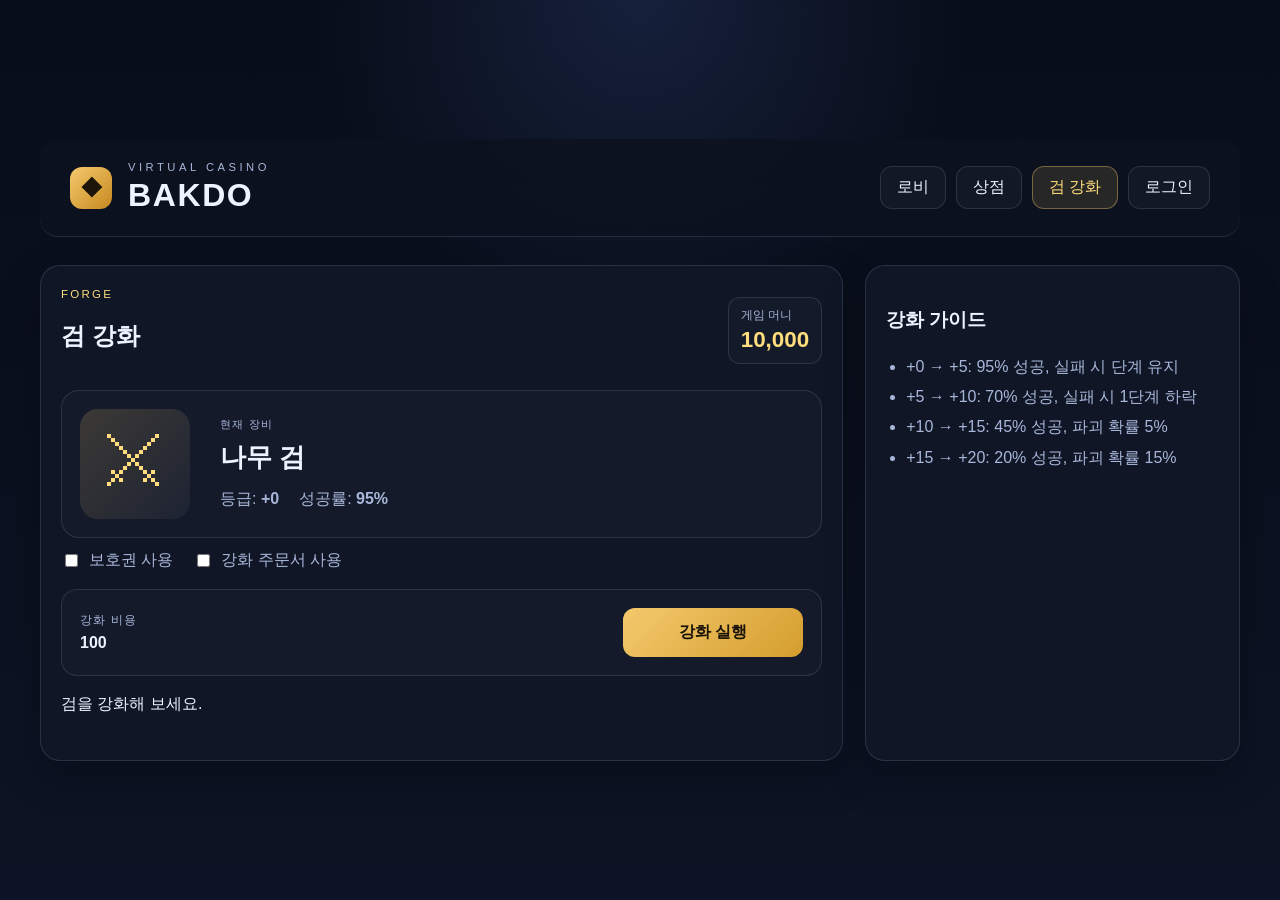
==== forge.html @ 13a9479f "기초 토대 만들기" ====
<!DOCTYPE html>
<html lang="ko">
  <head>
    <meta charset="UTF-8" />
    <meta name="viewport" content="width=device-width, initial-scale=1.0" />
    <title>검 강화 · BAKDO</title>
    <link rel="stylesheet" href="css/styles.css" />
  </head>
  <body>
    <div class="page-shell">
      <header class="topbar page-header">
        <div class="brand-wrap">
          <div class="brand-mark">◆</div>
          <div>
            <p class="brand-tag">VIRTUAL CASINO</p>
            <h1>BAKDO</h1>
          </div>
        </div>

        <nav class="page-links" aria-label="페이지 이동">
          <a href="index.html" class="secondary-btn">로비</a>
          <a href="shop.html" class="secondary-btn">상점</a>
          <a href="forge.html" class="secondary-btn active-link">검 강화</a>
          <a href="login.html" class="secondary-btn">로그인</a>
        </nav>
      </header>

      <main class="page-content forge-page">
        <section class="panel-block forge-panel">
          <div class="panel-header">
            <div>
              <p class="eyebrow">FORGE</p>
              <h2>검 강화</h2>
            </div>
            <div class="wallet-panel compact">
              <span>게임 머니</span>
              <strong id="wallet-balance">0</strong>
            </div>
          </div>

          <div class="forge-hero">
            <div class="sword-visual" aria-label="강화 검">⚔</div>
            <div class="sword-info">
              <p class="sword-kicker">현재 장비</p>
              <h3 id="sword-name">나무 검</h3>
              <div class="sword-meta">
                <span>등급: <strong id="sword-level">+0</strong></span>
                <span>성공률: <strong id="success-rate">95%</strong></span>
              </div>
            </div>
          </div>

          <div class="forge-controls">
            <label class="checkbox-row">
              <input id="protect-toggle" type="checkbox" />
              <span>보호권 사용</span>
            </label>

            <label class="checkbox-row">
              <input id="boost-toggle" type="checkbox" />
              <span>강화 주문서 사용</span>
            </label>
          </div>

          <div class="upgrade-box">
            <div>
              <span class="muted-label">강화 비용</span>
              <strong id="upgrade-cost">100</strong>
            </div>
            <button id="upgrade-btn" class="primary-btn">강화 실행</button>
          </div>

          <p id="forge-status" class="forge-status">검을 강화해 보세요.</p>
        </section>

        <aside class="panel-block guide-panel">
          <h3>강화 가이드</h3>
          <ul>
            <li>+0 → +5: 95% 성공, 실패 시 단계 유지</li>
            <li>+5 → +10: 70% 성공, 실패 시 1단계 하락</li>
            <li>+10 → +15: 45% 성공, 파괴 확률 5%</li>
            <li>+15 → +20: 20% 성공, 파괴 확률 15%</li>
          </ul>
        </aside>
      </main>
    </div>

    <script src="js/config.js"></script>
    <script src="js/supabaseClient.js"></script>
    <script src="js/forge.js"></script>
  </body>
</html>
---- css/styles.css ----
:root {
  --bg: #0b1020;
  --bg-soft: #121a2d;
  --panel: rgba(18, 25, 42, 0.92);
  --panel-strong: rgba(10, 15, 26, 0.96);
  --line: rgba(156, 174, 204, 0.18);
  --gold: #f4c96d;
  --gold-strong: #ffdc7c;
  --green: #57d39c;
  --red: #ff6d72;
  --text: #edf3ff;
  --muted: #a8b7d9;
  --shadow: 0 18px 40px rgba(0, 0, 0, 0.28);
}

* {
  box-sizing: border-box;
}

html, body {
  margin: 0;
  min-height: 100%;
  font-family: "Segoe UI", "Noto Sans KR", sans-serif;
  background:
    radial-gradient(circle at top, rgba(26, 37, 68, 0.8), transparent 30%),
    linear-gradient(180deg, #070d18 0%, #0d1425 100%);
  color: var(--text);
}

body {
  min-height: 100vh;
  display: flex;
  align-items: center;
  justify-content: center;
  padding: 28px;
}

button,
input,
a {
  font: inherit;
}

button {
  cursor: pointer;
}

a {
  color: inherit;
  text-decoration: none;
}

.app-shell {
  width: min(1280px, 100%);
  background: rgba(9, 14, 24, 0.85);
  border: 1px solid var(--line);
  border-radius: 22px;
  box-shadow: var(--shadow);
  overflow: hidden;
}

.topbar {
  display: flex;
  align-items: center;
  justify-content: space-between;
  padding: 22px 30px;
  background: rgba(12, 18, 31, 0.85);
  border-bottom: 1px solid var(--line);
}

.brand-wrap {
  display: flex;
  align-items: center;
  gap: 16px;
}

.brand-mark {
  display: inline-flex;
  width: 42px;
  height: 42px;
  align-items: center;
  justify-content: center;
  border-radius: 12px;
  background: linear-gradient(135deg, var(--gold), #c88920);
  color: #1d1608;
  font-size: 1.3rem;
  font-weight: 900;
}

.brand-tag {
  margin: 0;
  font-size: 0.7rem;
  letter-spacing: 0.22rem;
  color: var(--muted);
}

.brand-wrap h1 {
  margin: 4px 0 0;
  font-size: 2rem;
  letter-spacing: 0.1rem;
}

.topbar-actions {
  display: flex;
  align-items: center;
  gap: 16px;
}

.wallet-panel {
  display: flex;
  flex-direction: column;
  gap: 4px;
  padding: 10px 16px;
  border: 1px solid var(--line);
  border-radius: 12px;
  background: rgba(255, 255, 255, 0.02);
}

.wallet-panel span {
  color: var(--muted);
  font-size: 0.72rem;
}

.wallet-panel strong {
  color: var(--gold-strong);
  font-size: 1.4rem;
}

.primary-btn,
.secondary-btn,
.ghost-btn,
.nav-btn,
.choice-btn,
.chip-btn {
  border: 1px solid transparent;
  border-radius: 12px;
  transition: transform 0.16s ease, border-color 0.16s ease, opacity 0.16s ease;
}

.primary-btn:hover,
.secondary-btn:hover,
.ghost-btn:hover,
.nav-btn:hover,
.choice-btn:hover,
.chip-btn:hover {
  transform: translateY(-1px);
}

.primary-btn {
  background: linear-gradient(135deg, var(--gold), #d49d2d);
  color: #1a1307;
  border: none;
  font-weight: 800;
  padding: 14px 24px;
  min-width: 180px;
}

.secondary-btn,
.ghost-btn {
  padding: 10px 16px;
  color: var(--text);
  background: rgba(255, 255, 255, 0.03);
  border: 1px solid var(--line);
}

.main-layout {
  display: grid;
  grid-template-columns: 260px minmax(0, 1fr);
}

.sidebar {
  padding: 22px 18px;
  border-right: 1px solid var(--line);
  background: rgba(17, 24, 39, 0.8);
}

.game-nav {
  display: flex;
  flex-direction: column;
  gap: 12px;
}

.nav-btn {
  padding: 14px 16px;
  text-align: left;
  color: var(--text);
  background: transparent;
  border-color: var(--line);
}

.nav-btn.active {
  background: rgba(244, 201, 109, 0.12);
  border-color: rgba(244, 201, 109, 0.4);
  color: var(--gold-strong);
}

.mini-panel {
  margin-top: 28px;
  padding: 18px 14px;
  border: 1px solid var(--line);
  border-radius: 16px;
  background: rgba(255, 255, 255, 0.02);
}

.mini-panel h2 {
  margin: 0 0 14px;
  font-size: 1rem;
}

.leaderboard-list {
  list-style: none;
  display: grid;
  gap: 10px;
  margin: 0;
  padding: 0;
}

.leaderboard-list li {
  display: flex;
  justify-content: space-between;
  gap: 10px;
  color: var(--muted);
}

.content-area {
  padding: 24px 28px 28px;
}

.hero-panel {
  display: flex;
  align-items: center;
  justify-content: space-between;
  gap: 20px;
  padding-bottom: 18px;
}

.eyebrow {
  margin: 0 0 8px;
  letter-spacing: 0.14rem;
  color: var(--gold-strong);
  text-transform: uppercase;
  font-size: 0.72rem;
}

.hero-panel h2 {
  margin: 0;
  font-size: clamp(2rem, 3vw, 3rem);
}

.subtitle {
  margin: 10px 0 0;
  color: var(--muted);
}

.stats-grid {
  display: flex;
  gap: 16px;
  flex-wrap: wrap;
}

.stat-card {
  min-width: 130px;
  padding: 16px 18px;
  border-radius: 16px;
  border: 1px solid var(--line);
  background: rgba(255, 255, 255, 0.02);
}

.stat-card span {
  display: block;
  color: var(--muted);
  margin-bottom: 8px;
}

.stat-card strong {
  font-size: 1.5rem;
}

.game-panel {
  display: grid;
  gap: 22px;
  padding: 22px;
  border-radius: 18px;
  background: rgba(18, 25, 42, 0.9);
  border: 1px solid var(--line);
}

.bet-box,
.choice-box,
.result-box {
  display: grid;
  gap: 12px;
}

.bet-box label,
.choice-label,
.result-label {
  color: var(--muted);
  font-size: 0.8rem;
  text-transform: uppercase;
  letter-spacing: 0.08rem;
}

.bet-row {
  display: flex;
  flex-wrap: wrap;
  gap: 10px;
  align-items: center;
}

#bet-input {
  min-width: 180px;
  padding: 12px 14px;
  border-radius: 12px;
  border: 1px solid var(--line);
  background: rgba(10, 15, 25, 0.8);
  color: var(--text);
  font-size: 1.05rem;
}

.chip-btn,
.choice-btn {
  min-width: 70px;
  padding: 10px 14px;
  background: rgba(255, 255, 255, 0.02);
  color: var(--text);
  border-color: var(--line);
}

.choice-buttons {
  display: flex;
  flex-wrap: wrap;
  gap: 12px;
}

.choice-btn.active {
  background: rgba(87, 211, 156, 0.14);
  border-color: rgba(87, 211, 156, 0.6);
  color: var(--green);
}

.result-box {
  align-items: start;
}

.result-value {
  min-height: 72px;
  display: flex;
  align-items: center;
  padding: 18px 20px;
  border-radius: 16px;
  border: 1px solid var(--line);
  background: rgba(8, 14, 24, 0.8);
  color: var(--text);
  font-size: clamp(1.1rem, 2vw, 1.7rem);
}

.history-panel {
  margin-top: 22px;
  padding: 18px 20px 10px;
  border-radius: 18px;
  background: rgba(18, 25, 42, 0.9);
  border: 1px solid var(--line);
}

.panel-header {
  display: flex;
  justify-content: space-between;
  align-items: center;
  margin-bottom: 12px;
}

.panel-header h3 {
  margin: 0;
}

.history-list {
  list-style: none;
  margin: 0;
  padding: 0;
  display: grid;
  gap: 10px;
}

.history-list li {
  display: flex;
  justify-content: space-between;
  gap: 12px;
  padding: 12px 14px;
  border-radius: 12px;
  background: rgba(255, 255, 255, 0.02);
  border: 1px solid var(--line);
  color: var(--muted);
}

.history-list li strong {
  color: var(--text);
}

.win-text {
  color: var(--green);
}

.lose-text {
  color: var(--red);
}

.auth-page {
  display: flex;
  align-items: center;
  justify-content: center;
}

.auth-shell {
  width: min(1040px, 100%);
  display: grid;
  grid-template-columns: 1.4fr 0.8fr;
  gap: 24px;
  align-items: stretch;
}

.auth-card,
.panel-block,
.auth-side .mini-panel {
  border: 1px solid var(--line);
  border-radius: 20px;
  background: rgba(17, 24, 39, 0.9);
  box-shadow: var(--shadow);
}

.auth-card {
  padding: 28px;
}

.auth-tabs {
  display: flex;
  gap: 12px;
  margin: 22px 0 20px;
}

.auth-tab {
  flex: 1;
  padding: 12px 16px;
  border-radius: 12px;
  border: 1px solid var(--line);
  background: rgba(255, 255, 255, 0.02);
  color: var(--text);
}

.auth-tab.active {
  background: rgba(244, 201, 109, 0.12);
  border-color: rgba(244, 201, 109, 0.4);
  color: var(--gold-strong);
}

.auth-form {
  display: grid;
  gap: 18px;
}

.field-group {
  display: grid;
  gap: 8px;
}

.field-group label {
  color: var(--muted);
  font-size: 0.83rem;
}

.field-group input {
  width: 100%;
  padding: 12px 14px;
  border-radius: 12px;
  border: 1px solid var(--line);
  background: rgba(10, 15, 25, 0.8);
  color: var(--text);
}

.hidden {
  display: none;
}

.auth-submit {
  width: 100%;
  margin-top: 6px;
}

.auth-status {
  margin: 18px 0 8px;
  min-height: 24px;
  color: var(--muted);
}

.text-link {
  display: inline-block;
  margin-top: 8px;
  color: var(--gold-strong);
}

.auth-side {
  display: grid;
  gap: 18px;
}

.auth-side .mini-panel {
  padding: 20px 18px;
}

.auth-side ul {
  list-style: none;
  padding: 0;
  margin: 0;
  display: grid;
  gap: 10px;
  color: var(--muted);
}

.status-pill {
  display: inline-flex;
  padding: 8px 12px;
  border-radius: 999px;
  font-size: 0.78rem;
  font-weight: 700;
  margin-bottom: 12px;
  border: 1px solid var(--line);
}

.status-pill.online {
  background: rgba(87, 211, 156, 0.12);
  color: var(--green);
  border-color: rgba(87, 211, 156, 0.5);
}

.status-pill.offline {
  background: rgba(255, 109, 114, 0.08);
  color: var(--red);
  border-color: rgba(255, 109, 114, 0.5);
}

.page-shell {
  width: min(1200px, 100%);
}

.page-header {
  margin-bottom: 28px;
  border-radius: 18px;
}

.page-links {
  display: flex;
  align-items: center;
  gap: 10px;
  flex-wrap: wrap;
}

.secondary-btn.active-link {
  background: rgba(244, 201, 109, 0.12);
  border-color: rgba(244, 201, 109, 0.4);
  color: var(--gold-strong);
}

.page-content {
  display: grid;
  grid-template-columns: minmax(0, 1.6fr) minmax(260px, 0.75fr);
  gap: 22px;
}

.panel-block {
  padding: 22px 20px;
}

.shop-grid {
  display: grid;
  grid-template-columns: repeat(auto-fit, minmax(210px, 1fr));
  gap: 18px;
  margin-top: 18px;
}

.shop-card {
  display: grid;
  gap: 14px;
  padding: 18px 16px;
  border-radius: 18px;
  border: 1px solid var(--line);
  background: rgba(255, 255, 255, 0.02);
}

.item-kind {
  margin: 0 0 6px;
  color: var(--gold-strong);
  font-size: 0.72rem;
  letter-spacing: 0.08rem;
  text-transform: uppercase;
}

.shop-card h3 {
  margin: 0;
}

.shop-card p {
  margin: 0;
  color: var(--muted);
  line-height: 1.5;
}

.shop-actions {
  display: flex;
  align-items: center;
  justify-content: space-between;
  gap: 10px;
}

.inventory-list {
  list-style: none;
  margin: 0;
  padding: 0;
  display: grid;
  gap: 12px;
}

.inventory-list li {
  display: flex;
  justify-content: space-between;
  gap: 10px;
  padding: 12px 14px;
  border: 1px solid var(--line);
  border-radius: 12px;
  background: rgba(255, 255, 255, 0.02);
  color: var(--muted);
}

.forge-page {
  grid-template-columns: minmax(0, 1.5fr) minmax(250px, 0.7fr);
}

.forge-hero {
  display: grid;
  grid-template-columns: 120px minmax(0, 1fr);
  gap: 20px;
  align-items: center;
  margin: 18px 0 12px;
  padding: 18px;
  border-radius: 18px;
  background: rgba(255, 255, 255, 0.02);
  border: 1px solid var(--line);
}

.sword-visual {
  display: flex;
  align-items: center;
  justify-content: center;
  width: 110px;
  height: 110px;
  border-radius: 18px;
  background: linear-gradient(135deg, rgba(244, 201, 109, 0.18), rgba(255, 255, 255, 0.04));
  font-size: 4rem;
  color: var(--gold-strong);
}

.sword-kicker {
  margin: 0 0 8px;
  color: var(--muted);
  text-transform: uppercase;
  letter-spacing: 0.08rem;
  font-size: 0.7rem;
}

.sword-info h3 {
  margin: 0;
  font-size: clamp(1.4rem, 2vw, 2rem);
}

.sword-meta {
  display: flex;
  flex-wrap: wrap;
  gap: 20px;
  margin-top: 14px;
  color: var(--muted);
}

.forge-controls {
  display: flex;
  gap: 20px;
  flex-wrap: wrap;
  margin-bottom: 18px;
}

.checkbox-row {
  display: inline-flex;
  align-items: center;
  gap: 8px;
  color: var(--muted);
}

.checkbox-row input {
  accent-color: var(--gold-strong);
}

.upgrade-box {
  display: flex;
  align-items: center;
  justify-content: space-between;
  gap: 16px;
  padding: 18px;
  border-radius: 16px;
  background: rgba(255, 255, 255, 0.02);
  border: 1px solid var(--line);
}

.muted-label {
  display: block;
  color: var(--muted);
  margin-bottom: 6px;
  font-size: 0.72rem;
  letter-spacing: 0.07rem;
  text-transform: uppercase;
}

.forge-status {
  margin-top: 18px;
  min-height: 28px;
  color: var(--text);
}

.forge-status.warn {
  color: var(--red);
}

.guide-panel ul {
  list-style: disc;
  padding-left: 20px;
  color: var(--muted);
  line-height: 1.9;
}

.compact {
  padding: 10px 12px;
}

.compact-links {
  display: flex;
  gap: 8px;
}

@media (max-width: 900px) {
  .main-layout {
    grid-template-columns: 1fr;
  }

  .sidebar {
    border-right: none;
    border-bottom: 1px solid var(--line);
  }

  .hero-panel {
    flex-direction: column;
    align-items: flex-start;
  }

  .auth-shell,
  .page-content,
  .forge-page {
    grid-template-columns: 1fr;
  }
}

@media (max-width: 560px) {
  body {
    padding: 16px;
  }

  .topbar {
    flex-direction: column;
    align-items: flex-start;
    gap: 16px;
  }

  .topbar-actions {
    width: 100%;
    justify-content: space-between;
  }

  .content-area {
    padding: 18px 16px 20px;
  }
}
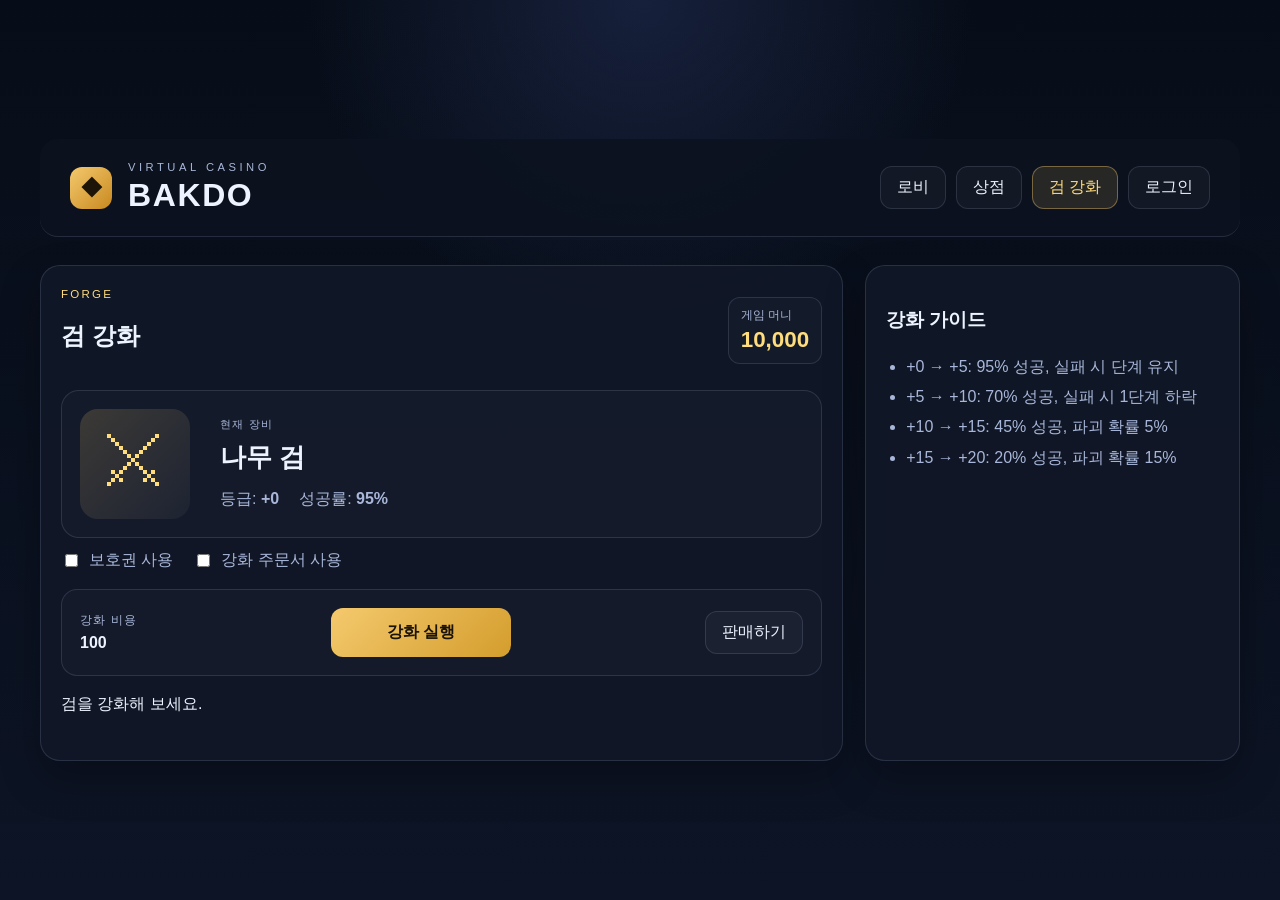
==== commit e40500b6: "1차 추가" ====
--- a/forge.html
+++ b/forge.html
@@ -68,6 +68,7 @@
               <strong id="upgrade-cost">100</strong>
             </div>
             <button id="upgrade-btn" class="primary-btn">강화 실행</button>
+            <button id="sell-btn" class="secondary-btn">판매하기</button>
           </div>
 
           <p id="forge-status" class="forge-status">검을 강화해 보세요.</p>
